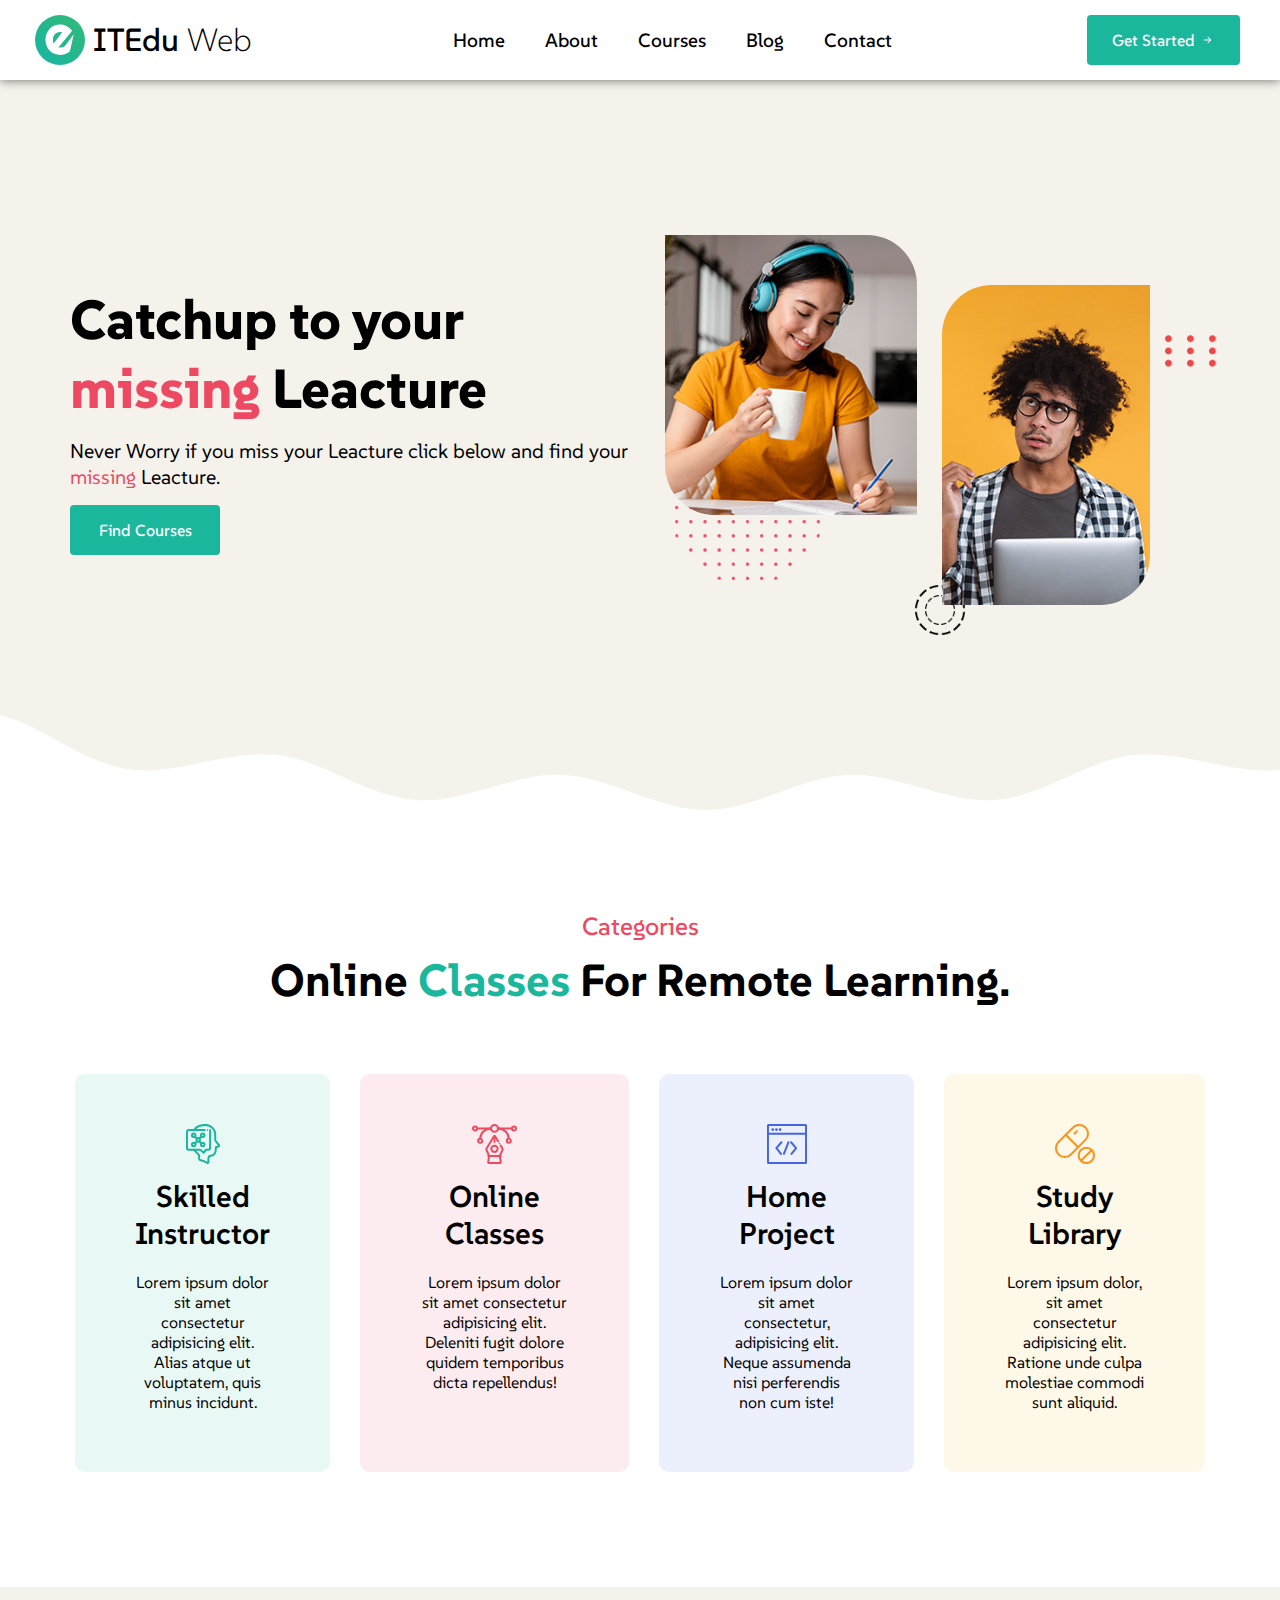
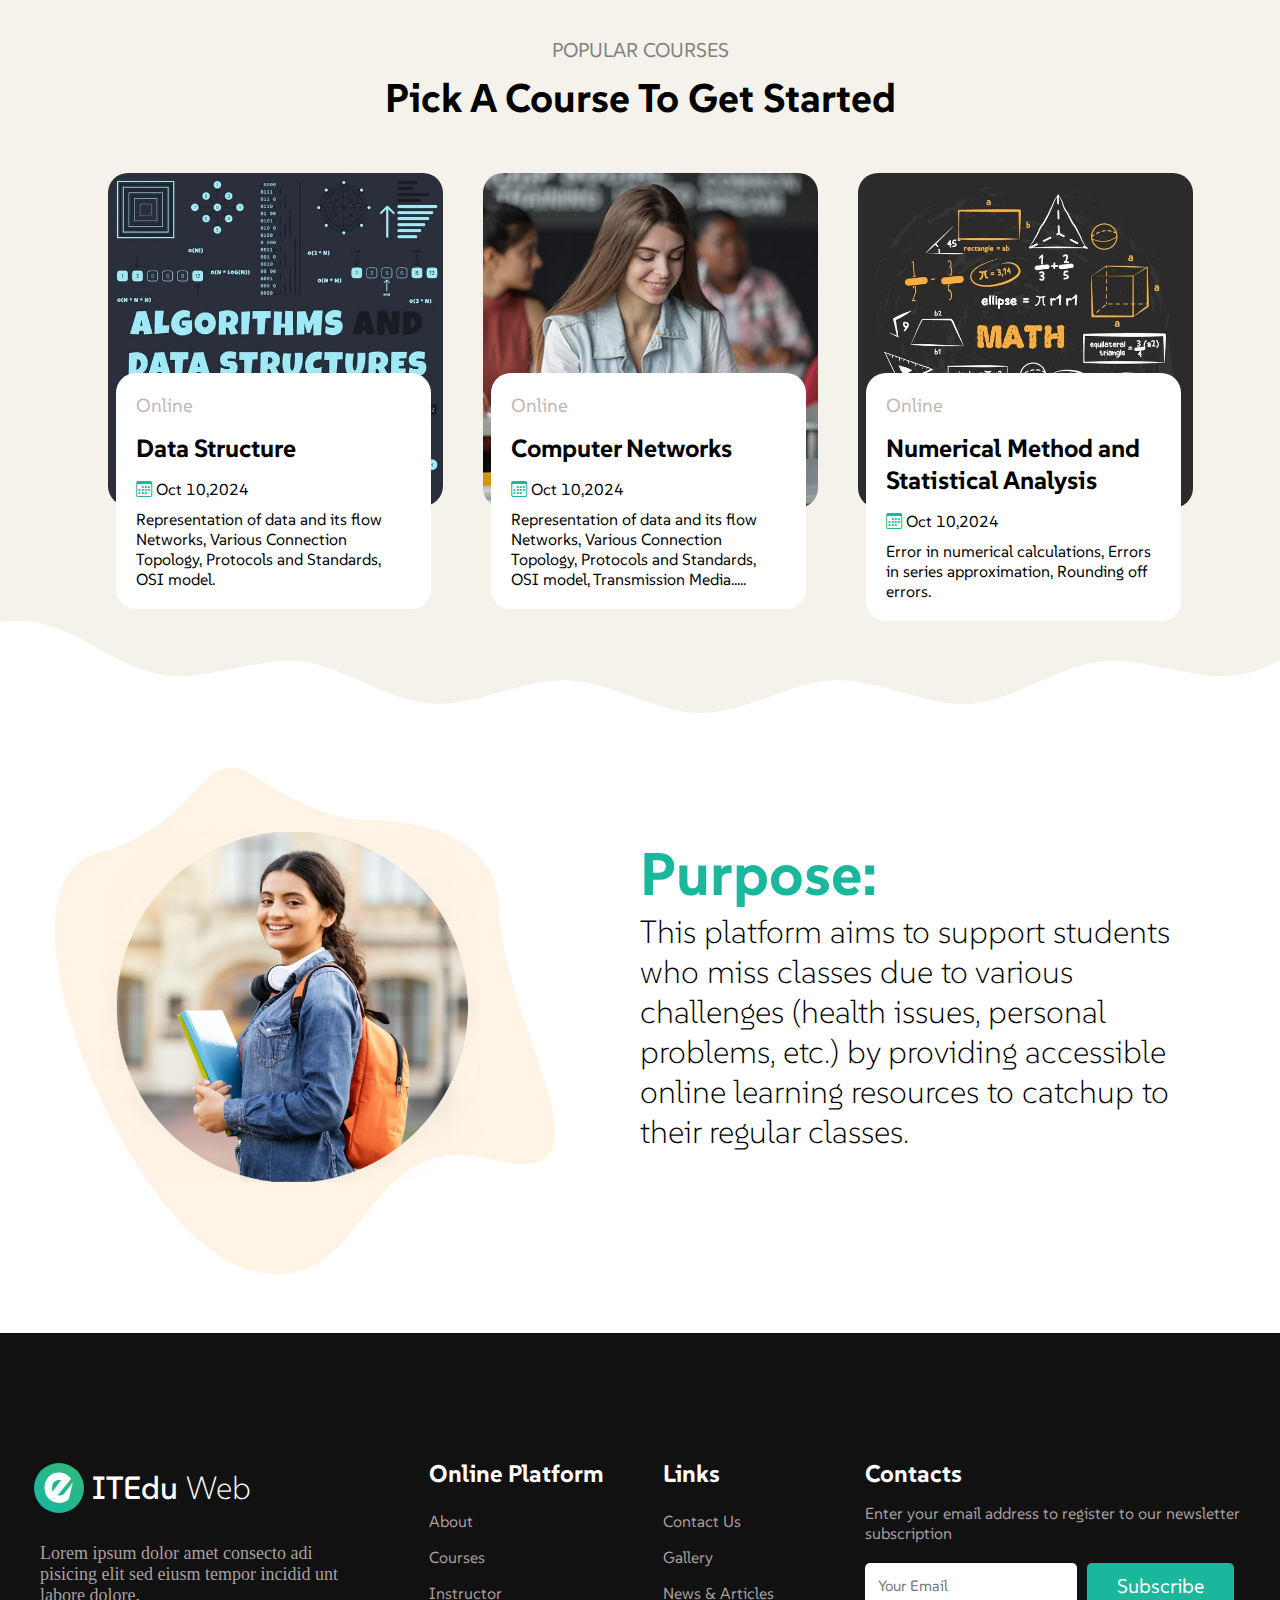
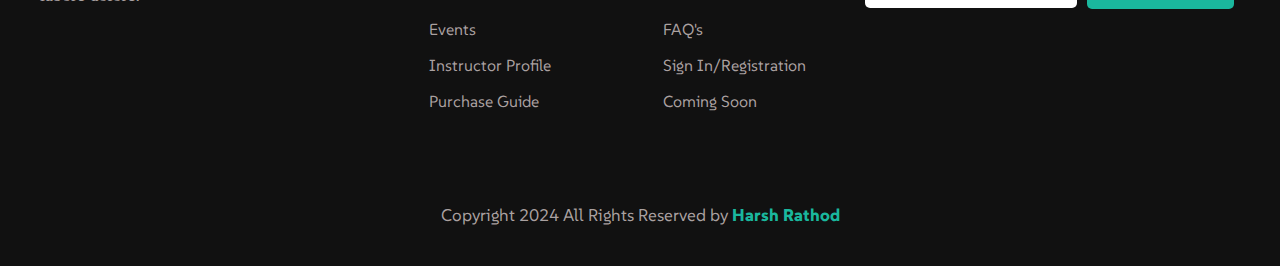
==== index.html @ feb99107 "Add files via upload" ====
<!DOCTYPE html>
<html lang="en">
<head>
    <meta charset="UTF-8">
    <meta name="viewport" content="width=device-width, initial-scale=1.0">
    <title>ITedu Web | TGPCET Learning Platform</title>
    <link rel="stylesheet" href="style.css">
    <link rel="shortcut icon" href="favicon.svg" type="image/x-icon">
</head>
<body>
    <div class="wrapper">
        <header>
            <div class="nav-container">
                <div class="home-element">
                    <img src="favicon.svg" class="nav-icon" width="50px">
                    <Span class="nav-h1">ITEdu</Span>
                    <p class="nav-h2">Web</p>
                </div>

                <div class="list" >
                    <ul class="list-element">
                        <li class="li-item"><a href="#home" class="li-item">Home</a></li>
                        <li class="li-item"><a href="#aboutus" class="li-item">About</a></li>
                        <li class="li-item"><a href="#courses" class="li-item">Courses</a></li>
                        <li class="li-item"><a href="" class="li-item">Blog</a></li>
                        <li class="li-item"><a href="#contact" class="li-item">Contact</a></li>
                    </ul>
                </div>

                <div class="link">
                    <i></i>
                    <a href="#Courses" class="nav-btn">Get Started 
                        <svg  xmlns="http://www.w3.org/2000/svg" width="15" height="16" fill="currentColor" class="bi bi-arrow-right-short" viewBox="0 0 16 16">
                            <path fill-rule="evenodd" d="M4 8a.5.5 0 0 1 .5-.5h5.793L8.146 5.354a.5.5 0 1 1 .708-.708l3 3a.5.5 0 0 1 0 .708l-3 3a.5.5 0 0 1-.708-.708L10.293 8.5H4.5A.5.5 0 0 1 4 8"/>
                        </svg>
                    </a>
                </div>



            </div>
        </header>

        <section class="hero-bg">
          <div class="hero-section">

            <div class="left-part">
                <h1 class="hero-heading">Catchup to your  <br><span class="missing">missing</span> Leacture</h1>
                <p class="hero-para" >Never Worry if you miss your Leacture
                    click below and find your <span class="missing">missing</span> Leacture.
                </p>
                <a href="#courses" class="nav-btn btn2">Find Courses</a>
            </div>

            <div class="right-part">
                <img src="assets/images/hero-banner-1.jpg" class=" hero1">
                <img src="assets/images/hero-banner-2.jpg" class=" hero2">
                <div class="obj absolute">
                  <img src="assets/images/about-shape-4.svg" class="absolute hero3" id="obj">
                    <img src="assets/images/dots.png" class="absolute hero4" id="obj">
                    <img src="assets/images/shape.png" class="absolute hero5" id="obj">
                    <img src="assets/images/shape.png" class="absolute hero6" id="obj">
                    <img src="assets/images/blog-shape.png" class="absolute hero7" id="obj">
                </div>
            </div>

            
    </div>
        </section>
        

        <section class="sec2">
            <h3 class="sec-h1">Categories</h3>
            <h2 class="sec-h2">Online <span class="Classes">Classes</span> For Remote Learning.</h2>
            <div class="sec-container">
                <div class="green items">
                    <img src="assets/images/category-1.svg" alt="">
                    <h2 class="text-gap">Skilled Instructor</h2>
                    <p class="text-gap">Lorem ipsum dolor sit amet consectetur adipisicing elit. Alias atque ut voluptatem, quis minus incidunt.</p>
                </div>

                <div class="red items">
                    <img src="assets/images/category-2.svg" alt="">
                    <h2 class="text-gap">Online Classes</h2>
                    <p class="text-gap"> Lorem ipsum dolor sit amet consectetur adipisicing elit. Deleniti fugit dolore quidem temporibus dicta repellendus!</p>
                </div>

                <div class="purple items">
                    <img src="assets/images/category-3.svg" alt="">
                    <h2 class="text-gap">Home Project</h2>
                    <p class="text-gap">Lorem ipsum dolor sit amet consectetur, adipisicing elit. Neque assumenda nisi perferendis non cum iste!</p>
                </div>

                <div class="yellow items">
                    <img src="assets/images/category-4.svg" alt="">
                    <h2 class="text-gap">Study Library</h2>
                    <p class="text-gap">Lorem ipsum dolor, sit amet consectetur adipisicing elit. Ratione unde culpa molestiae commodi sunt aliquid.</p>
                </div>
            </div>
        </section>

        <section class="bg">
          <div class="courses" id="courses">
            <h2 class="courses-h1">Popular Courses</h2>
            <h3 class="courses-h2">Pick A Course To Get Started</h3>
            <div class="courses-container">

                <div class="item item-1">

                    <div class="img-container">
                        <img src="assets/images/ds.jpeg" class="courses-img">
                    </div>
                    
                    <div class="course-data " id="course-data-1">
                      <h2 class="course-data-h" >Online</h2>
                      <h3 class="course-data-h2">Data Structure</h3>
                      <p class="date">
                        <i class="bi bi-calendar3"></i>
                        Oct 10,2024
                      </p>
                      <p>Representation of data and its flow Networks, Various Connection Topology, Protocols and Standards, OSI model.</p>

                      <a href="assets/playlist/DS.html" class="arrow arrow-1">
                        <i class="bi bi-arrow-right-short"></i>
                      </a>
                    </div>
                    
                </div>

                <div class="item item-2">

                  <div class="img-container">
                      <img src="assets/images/blog-2.jpg" class="courses-img">
                  </div>
                  
                  <div class="course-data " id="course-data-2">
                    <h2 class="course-data-h" >Online</h2>
                    <h3 class="course-data-h2">Computer Networks</h3>
                    <p class="date">
                      <i class="bi bi-calendar3"></i>
                      Oct 10,2024
                    </p>
                    <p>Representation of data and its flow Networks, Various Connection Topology, Protocols and Standards, OSI model, Transmission Media.....</p>
                    <a href="assets/playlist/cn.html" class="arrow arrow-2">
                      <i class="bi bi-arrow-right-short"></i>
                      
                    </a>

                  </div>
                  
              </div>

                
              <div class="item item-3">

                <div class="img-container">
                    <img src="assets/images/m3.jpeg" class="courses-img">
                </div>
                
                <div class="course-data " id="course-data-3">
                  <h2 class="course-data-h" >Online</h2>
                  <h3 class="course-data-h2">Numerical Method and Statistical Analysis</h3>
                  <p class="date">
                    <i class="bi bi-calendar3"></i>
                    Oct 10,2024
                  </p>
                  <p>Error in numerical calculations, Errors in series approximation, Rounding off errors.</p>
                  <a href="assets/playlist/m3.html" class="arrow arrow-3">
                    <i class="bi bi-arrow-right-short"></i>
                    
                  </a>

                </div>
                
              </div>

                </div>
          </div>  
        </section>

        <section>
          <div class="aboutus">

            <div class="left-div">
              <img src="assets/images/image.webp" class="aboutus-img">
            </div>

            <div class="right-div">
              <img src="" alt="">
              <h3 class="aboutus-h1">Purpose:</h3>
              <h4 class="aboutus-h2">
                This platform aims to support students who miss classes due to various challenges (health issues, personal problems, etc.) 
                by providing accessible online learning resources to catchup to their regular classes.
              </h4>

            </div>
          </div>
        </section>

        <footer>
          <div class="footer-div">
            <div class="upper-footer">


              <div class="footer-sec-1">
                <div class="home-element" id="footer-icon">
                  <img src="favicon.svg" class="nav-icon" width="50px">
                  <Span class="nav-h1">ITEdu</Span>
                  <p class="nav-h2">Web</p>
                </div>
                <p class="list-para">Lorem ipsum dolor amet consecto adi pisicing elit sed eiusm tempor incidid unt labore dolore.</p>
              </div>

              <ul class="footer-sec-2">
                <li class="li-h1">Online Platform</li>
                <li class="li-items">About</li>
                <li class="li-items">Courses</li>
                <li class="li-items">Instructor</li>
                <li class="li-items">Events</li>
                <li class="li-items">Instructor Profile</li>
                <li class="li-items">Purchase Guide</li>
              </ul>

              <ul class="footer-sec-2">
                <li class="li-h1">Links</li>
                <li class="li-items">Contact Us</li>
                <li class="li-items">Gallery</li>
                <li class="li-items">News & Articles</li>
                <li class="li-items">FAQ's</li>
                <li class="li-items">Sign In/Registration</li>
                <li class="li-items">Coming Soon</li>
              </ul>

              <div class="footer-sec-4">
                <h3 class="li-h1">Contacts</h3>
                <p class="li-para">Enter your email address to register to our newsletter subscription</p>
                <div class="sub-sec">
                  <input type="text" class="text-type" placeholder="Your Email">
                  <button class="btn-type">Subscribe</button>
                </div>
                <div></div>
              </div>


            </div>

            <div class="footer-bottom">
              <div class="container">
        
                <p class="copyright">
                  Copyright 2024 All Rights Reserved by <a href="#" class="copyright-link">Harsh Rathod</a>
                </p>
        
              </div>
            </div>

          </div>
        </footer>
       
    </div>
    
</body>
</html>
---- style.css ----
@import url('https://fonts.googleapis.com/css2?family=Pacifico&family=Philosopher:ital,wght@0,400;0,700;1,400;1,700&family=Roboto+Slab:wght@100..900&family=SUSE:wght@100..800&display=swap');

@import url("https://cdn.jsdelivr.net/npm/bootstrap-icons@1.11.3/font/bootstrap-icons.min.css");

*{
    margin:0;
    padding: 0%;
    
}

:root{
    --suse:SUSE;
}

.wrapper{
    height: 100vh;
    
    
}

header{
    position: relative;
    background-color: white;
    z-index: 1;
    max-height:80px;
    box-shadow: 0 0.2px 10px 0.2px rgba(0, 0, 0, 0.575) ;
}

.nav-container{
    display: flex;
    justify-content: space-between;
    padding: 10px 30px;

}

.home-element{
    display: flex;
    justify-content: center;
    align-items: center;
    margin: 5px;
    gap: 8px;
}

.nav-h1{
    font-size:2rem;
    font-weight: 500;
    font-family:SUSE;
}


.nav-h2{
    font-size:2rem;
    font-weight: 200;
    font-family:SUSE;
}

.list{
    display: flex;
    justify-content: center;
    align-items: center;
    
}

.list-element{
    display: flex;
    gap: 40px;
    justify-content: center;
    align-items: center;
    font-size: larger;
    font-family: var(--suse);
    list-style-type: none;
}

.li-item{
    text-decoration: none;
    color: black;
    font-weight: 500;
}

.li-item:hover{
    color: #1ab79d;
}

.link{
    display: flex;
    justify-content: center;
    align-items: center;
    padding-right: 10px;
}

.nav-btn{
    
    border-radius: 4px;
    padding: 15px 25px;
    display: flex;
    justify-content: center;
    align-items: center;
    text-decoration: none;
    color: white;
    background: #1ab79d;
    font-family: var(--suse);
    font-weight: 500;
    gap: 5px;
    position: relative;
    z-index: 1;
}

.nav-btn::after{
    content: "";
    background-color: rgb(190, 61, 61);
    position: absolute;
    top: 0%;
    left: 0%;
    right: 0%;
    bottom: 0%;
    transform: scaleX(0);
    transform-origin: left;
    transition: all 0.5s;
    z-index: -1;
}

.nav-btn:hover::after{
    transform: scaleX(1);
}


/* ..........................................................Hero Section.......................................................................... */


.hero-bg{
    background-image: url(assets/images/hero-bg.svg);
    background-repeat: no-repeat;
    background-size:cover;
    max-height:5000px;
    max-width: 100vw;
    background-position: center center;
}
.hero-section{
    max-width: 1400px;
    margin:50px auto;
    display: flex;
    justify-content: center;
    align-items: center;
    gap: 10px;
    padding: 200px 50px;
    margin-top: -50px;
}

.left-part{
    width: 600px;
    padding: 55px 20px;
    display: flex;
    flex-direction: column;
    gap: 15px;
    text-align: start;
}

.hero-heading{
    font-family: var(--suse);
    font-size: 55px;
    font-weight: 800;
}

.hero-para{
    font-family: var(--suse);
    font-size: 20px;
    font-weight: 400;
}

.btn2{
    width: 100px;
    
}

.right-part{
    display: flex;
    gap: 25px;
    position: relative;
    width: 600px;
}

.absolute{
    position: absolute;
}

.hero1{
    max-width: 270px;
    max-height: 280px;
    border-radius: 0 50px 0 50px;
    z-index: 5;
    
}

.hero2{
    border-radius: 50px 0 50px 0;
    max-width: 320px;
    max-height: 320px;
    margin-top: 50px;
    z-index: 5;
}

.obj{
    z-index: 1;
}

.hero3{
    position: absolute;
    
    animation: ring;
    animation-timing-function: linear;
    animation-duration: 5s;
    animation-iteration-count: infinite;
    width: 55px;
    z-index: -1;

}
@keyframes ring {
    0%{
        top: 5px;
        left: -20px;
    }
    50%{
        top: -20px;;
        left: 5px;
    }
    100%{
        top:5px ;
        left: -20px;
    }
    
}

.hero4{
    position: absolute;
    top: 100px;
    left:500px;
    animation: dots;
    animation-timing-function: linear;
    animation-duration: 5s;
    animation-iteration-count: infinite;
    width: 55px;

}
@keyframes dots {
    0%{
        left: 450px;
    }
    50%{  
        left: 500px;
    }
    100%{
        left: 450px;
    }
    
}

.hero5{
    position: absolute;
    width: 50px;
    transition: ring1;
    animation: ring1 2s linear  infinite;
    top: 350px;
    left: 250px;
    z-index: -1;
}

@keyframes ring1 {
    0%{
        rotate: 360deg;
    }
    
}

.hero6{
    position: absolute;
    width: 30px;
    animation: ring2 2s linear  infinite;
    top: 360px;
    left: 260px;
    z-index: -1;
}

@keyframes ring2 {
    0%{
        rotate: -360deg;
    }
    
}

.hero7{
    position: absolute;
    bottom: -350px;
    left: 5px;
    width: 155px;
    z-index: -1;
}

/* ......................................................Section 2........................................... */
.sec2{
    max-width: 1400px;
    margin: 0 auto;
    text-align: center;
    padding:50px 10px;
}

.sec-h1{
    font-family: var(--suse);
    font-weight: 500;
    font-size: 25px;
    color: #ee4962;
}

.sec-h2{
    font-family: var(--suse);
    font-weight: 700;
    font-size: 45px;
    margin-top: 10px;
}

.Classes{
    color: #1ab79d;
}

.sec-container{
    display:flex ;
    padding: 50px 50px;
    justify-content: space-between;
}

.green{
    background-color: #1ab79d1a;
}

.red{
    background-color: #ee49621a;
}

.purple{
    background-color: #4461e41a;
}

.yellow{
    background-color: #f8b7201a;
}

.items{
    border-radius: 10px;
    margin: 15px;
    padding: 50px;
}

.text-gap{
    padding: 10px;
    font-weight: 400;
    font-family: var(--suse);
}

.sec-container h2{
    font-size: 30px;
    font-weight: 600;
}

/* .......................................................Courses Section............................................ */

.bg{
    background-image: url(assets/images/hero-bg.svg);
    background-repeat: no-repeat;
    background-size:cover;
    max-height:5000px;
    max-width: 100vw;
    background-position: center center;
}

.courses{
    max-width: 1300px;
    margin: 0 auto;
    padding: 50px 0;
    text-align: center;
    font-family: var(--suse);
}


.course-data{
    background-color: white;
    width: 275px;
    text-align: start;
    padding: 20px;
    border-radius: 20px;
    position: absolute;
}

.item{
    width: 315px;
    height: 240px;
    position: relative;
}

#course-data-1{
    top: 200px;
    left:8px;
}

#course-data-2{
    top: 200px;
    left: 8px;
}

#course-data-3{
    top: 200px;
    right:-8px;
}

.arrow{
    position: absolute;
    border-radius: 100%;
    background:#1ab79d;     
    color: white;
    padding:18px 22px;
    text-align: center;
    font-size: 30px;
    opacity: 0%;
}

.arrow-1{
    top: -2rem;
    left:12rem;
}

.arrow-2{
    top: -2rem;
    left:12rem;
}

.arrow-3{
    top: -2rem;
    right:2rem;
}

.item:hover .arrow{
    opacity: 1000%;
}


.item:hover .courses-img{
    transition-duration:0.6s;
    transform: scale(1.06);
    
}

.bi-calendar3{
    color: #1ab79d
}



.course-data-h{
    font-size: 19px;
    color: rgb(194, 181, 181);
    font-family: var(--suse);
    font-weight: 400;
}

.course-data-h2{
    font-size: 25px;
    color: black;
    font-family: var(--suse);
    font-weight: 700;
    margin:15px 0 ;
}

.date{
    font-weight:400;
    margin-bottom: 10px;
}


.courses-container{
    display: flex;
    justify-content: center;
    align-items: center;
    gap: 60px;
    margin-top: 50px;
    position: relative;
    padding-bottom: 250px;
}

.courses-img{
    width: 335px;
    border-radius: 20px;

}

.container-data{
    text-align: start;
    padding: 20px;
}
.courses-h1{
    color: gray;
    font-weight: 400;
    font-family: var(--suse);
    text-transform: uppercase;
    font-size: 20px;
}

.courses-h2{
    color:black;
    font-weight: 700;
    font-size: 40px;
    margin: 10px 0;
} 

/* .............................................About us Section.................................... */

.aboutus{
    display: flex;
    justify-content: center;
    gap: 35px;
    margin: 35px 20px;
    padding: 20px 35px;
}

.aboutus-img{
    max-width:500px ;
}

.aboutus-h1{
    font-family: var(--suse);
    font-size: 60px;
    color: #1ab79d;
}

.aboutus-h2{
    font-family: var(--suse);
    font-weight: 200;
    font-size:xx-large;
}

.right-div{
    padding: 50px;
    
}


/* ................................................Footer................................................... */
footer{
    background-color: rgba(0, 0, 0, 0.932);
    color: rgba(192, 182, 182, 0.886);
    
}

.footer-div{
    width: 1200px;
    margin: 0 auto;
    padding: 40px;
}

.upper-footer{
    display: flex;
    gap: 30px;
    justify-content: space-between;
    padding: 85px 0;
}

.footer-sec-1{
    text-align: start;
    width: 330px;
}

#footer-icon{
    margin-left: -120px;
    margin-bottom: 30px;
    color: white;
}

.list-para{
    font-size: 18px;
    
}

.footer-sec-2{
    list-style: none;
    /* color: white; */
    font-family: var(--suse);
}

.li-h1{
    font-size: 24px;
    font-weight: 700;
    padding-bottom: 14px;
    color: white;
}

.li-items{
    padding: 8px 0;
}

.footer-sec-4{
    font-family: var(--suse);
    width: 375px;
}

.text-type{
    padding: 13px;
    border-radius: 5px;
    border: none;
    font-size: 15px;
    font-family: var(--suse);
}

.btn-type{
    border: none;
    background-color: #1ab79d;
    color: white;
    padding:10px 30px;
    font-family: var(--suse);
    font-size: 20px;
    border-radius:5px;
}

.sub-sec{
    margin-top: 20px;
    display: flex;
    justify-items: center;
    align-items: center;
    gap: 10px;
}

.container{
    text-align: center;
}

.copyright{
    text-align: center; 
    font-family: var(--suse);
    font-size: 17px;
    font-weight: 300px;
}

.copyright-link{
    text-decoration: none;
    color: #1ab79d;
    font-weight: 800;
}

.missing{
    color: #ee4962;
}
/* ...................................................Responsive.................................................................. */

@media (max-width:1200px){
    .list{
        display: none;
    }
    .link{
        display: none;
    }
    .hero-section{
        padding-left: 20px;
        padding-right: 20px;
    }
    #obj{
        display: none;
    }

    .upper-footer{
        display: grid;
        grid-template-columns: auto auto;
        padding-right: 250px;
    }
    .container{
        text-align: start;
    }
}


@media (max-width:980px) {
    .hero-section{
        flex-direction: column;
        padding-top: 110px;
    }
    .left-part{
        text-align: center;
        justify-content: center;
        align-items: center;
        padding: 10px 10px;
    }
    .right-part{
        padding: 20px 20px;
        justify-content: center;
        align-items: center;
    }
    .hero-bg{
        height: 900px;;
    }
    .upper-footer{
        display: flex;
        flex-direction: column;
    }
    .footer-bottom{
        display: flex;
    }
    
    
}


@media (max-width:1070px) {
    .sec-container{
        display: grid;
        grid-template-columns:auto auto;
        grid-template-rows: auto auto;
    }
    
}

@media (max-width:575px) {
    .sec-container{
        display: grid;
        grid-template-columns:auto ;
        grid-template-rows: auto auto auto auto;
    }
    
}

@media (max-width:1100px) {
    .courses-container{
        display: grid;
        grid-template-columns:auto auto;
        grid-template-rows: auto auto ;
        row-gap: 220px;
    }
    .arrow{
        opacity: 100;
    }
    
}

@media (max-width:780px) {
    .courses-container{
        display: grid;
        grid-template-columns:auto;
        row-gap: 220px;
    }
    
}

@media (max-width:900px) {
    .aboutus{
        display: flex;
        flex-direction: column;
    }
    
}

@media (max-width:520px) {
    .left-part{
        width: 400px;
        padding: 0 25px;
    }
    .hero-section{
        margin-top: -50px;
    }

    .aboutus-img{
        max-width: 400px;
        margin-left: -44px;
    }
    .right-div{
        width:300px;
        padding: 20px;
    }

}

@media (max-width:520px) {
    .footer-sec-4{
        display: flex;
        flex-direction: column;
        width: 320px;
    }
    .sub-sec{
        display: grid;
        grid-template-columns: auto;
    }
    .text-type{
        width: 280px;
    }
    .btn-type{
        width: 280px;
    }
    .footer-bottom{
        display: flex;
    }
    .copyright{
        width: 300px;
    }
}
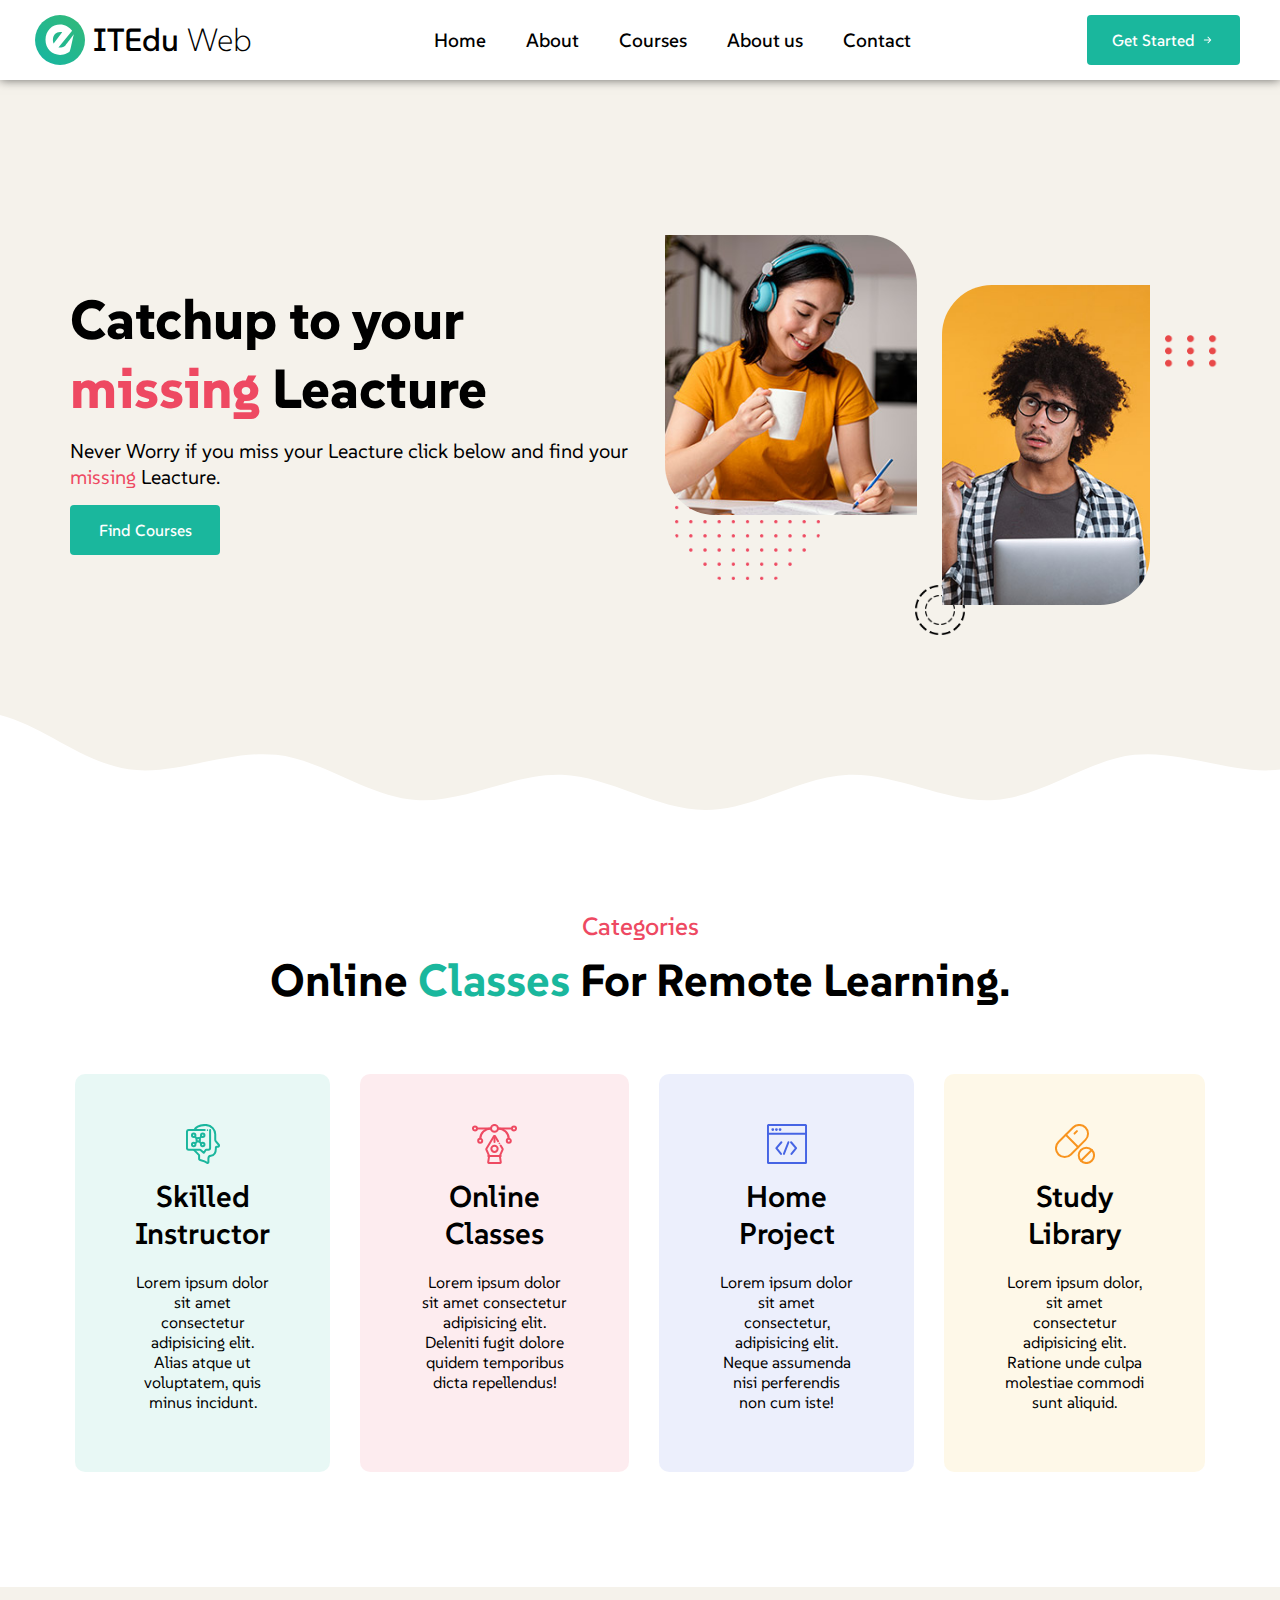
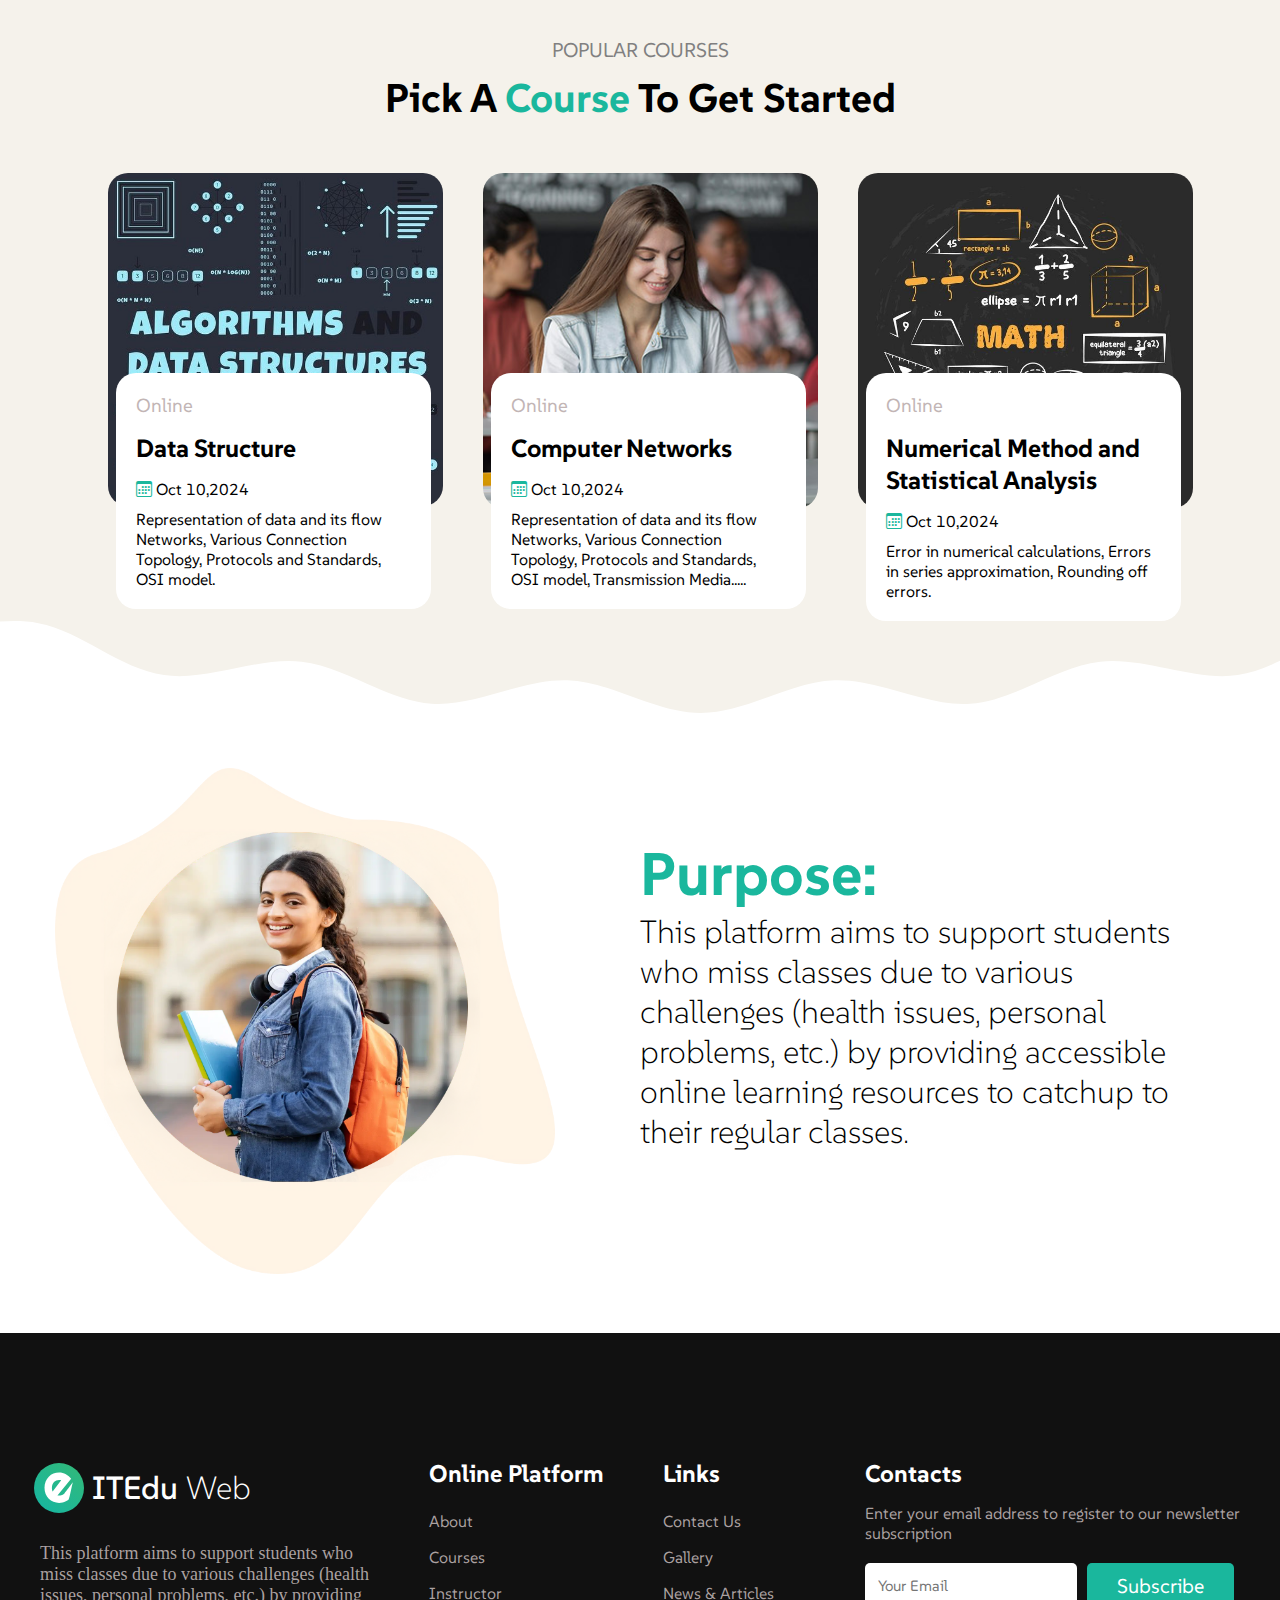
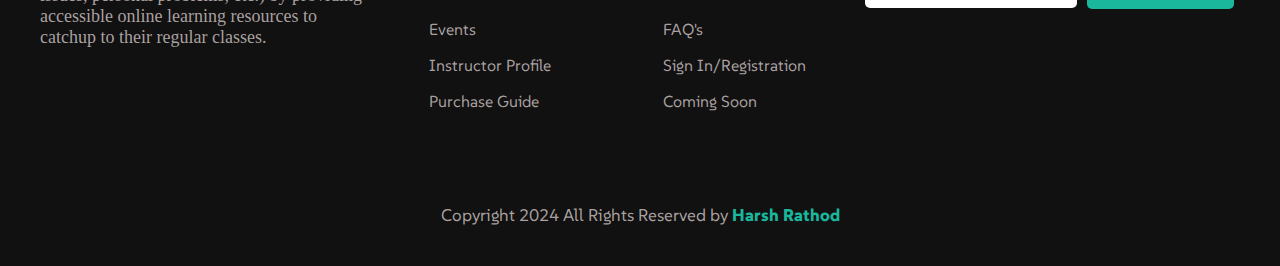
==== commit 65fceee8: "Add files via upload" ====
--- a/index.html
+++ b/index.html
@@ -22,14 +22,14 @@
                         <li class="li-item"><a href="#home" class="li-item">Home</a></li>
                         <li class="li-item"><a href="#aboutus" class="li-item">About</a></li>
                         <li class="li-item"><a href="#courses" class="li-item">Courses</a></li>
-                        <li class="li-item"><a href="" class="li-item">Blog</a></li>
+                        <li class="li-item"><a href="#aboutus" class="li-item">About us</a></li>
                         <li class="li-item"><a href="#contact" class="li-item">Contact</a></li>
                     </ul>
                 </div>
 
                 <div class="link">
                     <i></i>
-                    <a href="#Courses" class="nav-btn">Get Started 
+                    <a href="#courses" class="nav-btn">Get Started 
                         <svg  xmlns="http://www.w3.org/2000/svg" width="15" height="16" fill="currentColor" class="bi bi-arrow-right-short" viewBox="0 0 16 16">
                             <path fill-rule="evenodd" d="M4 8a.5.5 0 0 1 .5-.5h5.793L8.146 5.354a.5.5 0 1 1 .708-.708l3 3a.5.5 0 0 1 0 .708l-3 3a.5.5 0 0 1-.708-.708L10.293 8.5H4.5A.5.5 0 0 1 4 8"/>
                         </svg>
@@ -102,7 +102,7 @@
         <section class="bg">
           <div class="courses" id="courses">
             <h2 class="courses-h1">Popular Courses</h2>
-            <h3 class="courses-h2">Pick A Course To Get Started</h3>
+            <h3 class="courses-h2">Pick A <span class="Classes">Course</span> To Get Started</h3>
             <div class="courses-container">
 
                 <div class="item item-1">
@@ -179,7 +179,7 @@
         </section>
 
         <section>
-          <div class="aboutus">
+          <div id="aboutus" class="aboutus">
 
             <div class="left-div">
               <img src="assets/images/image.webp" class="aboutus-img">
@@ -208,7 +208,8 @@
                   <Span class="nav-h1">ITEdu</Span>
                   <p class="nav-h2">Web</p>
                 </div>
-                <p class="list-para">Lorem ipsum dolor amet consecto adi pisicing elit sed eiusm tempor incidid unt labore dolore.</p>
+                <p class="list-para">This platform aims to support students who miss classes due to various challenges (health issues, personal problems, etc.) by providing accessible online learning resources to catchup to their regular classes.
+                </p>
               </div>
 
               <ul class="footer-sec-2">
--- a/style.css
+++ b/style.css
@@ -5,17 +5,19 @@
 *{
     margin:0;
     padding: 0%;
-    
+ 
 }
 
 :root{
     --suse:SUSE;
 }
 
+::-webkit-scrollbar{
+    display: none;
+}
+
 .wrapper{
     height: 100vh;
-    
-    
 }
 
 header{
@@ -795,3 +797,27 @@
         width: 300px;
     }
 }
+
+@media (max-width:420px) {
+    .hero-heading{
+        padding: 0 5px;
+        font-size: 52px;
+    }
+    .hero-para{
+        padding: 0 5px;
+
+    }
+    .wrapper{
+        overflow-x: hidden;
+        overflow-y: auto;
+        width: 408px;
+        margin: 0 auto;
+    }
+    .hero1{
+        padding-bottom: 30px;
+    }
+    .hero2{
+        max-height: 300px;
+        width: 220px;
+    }
+}
